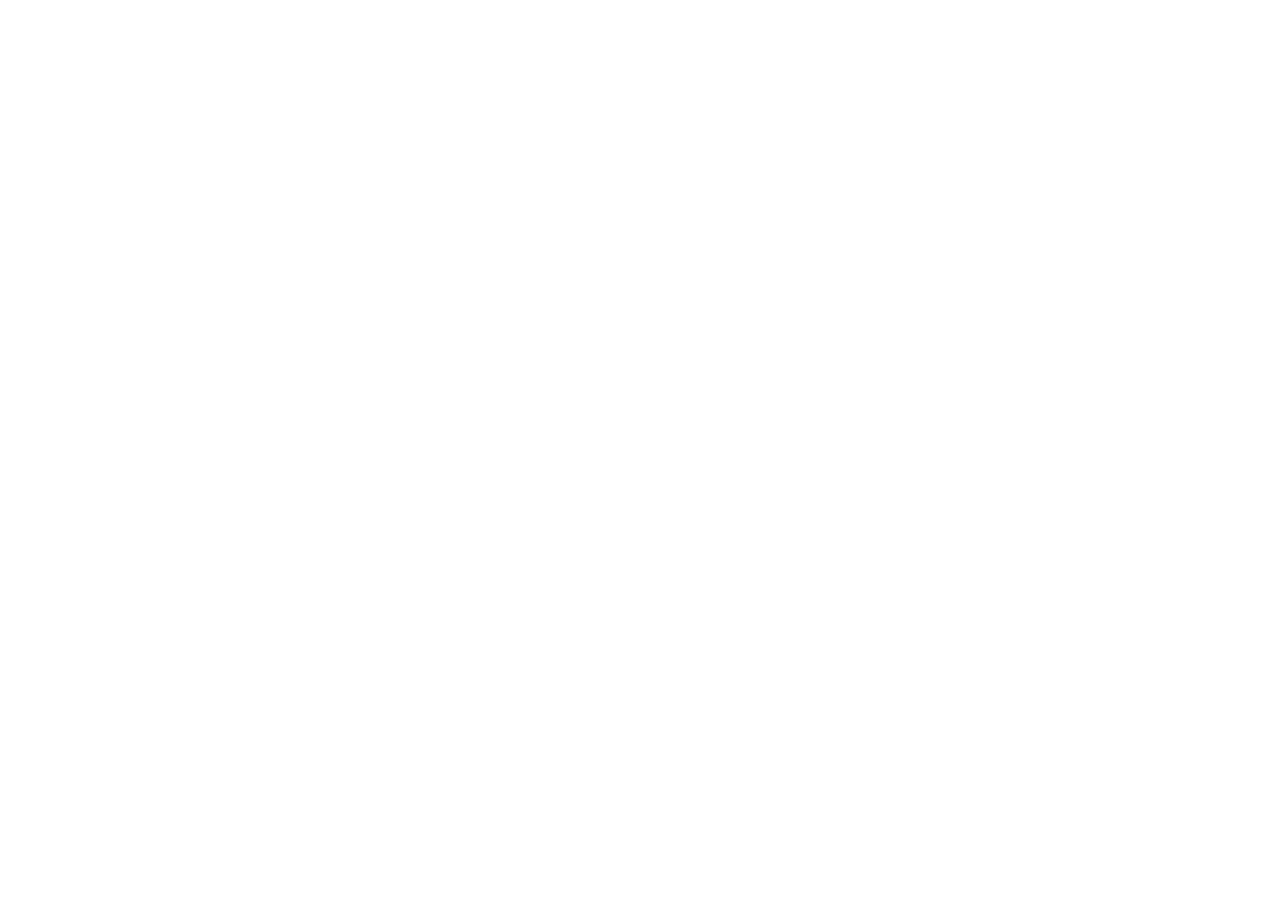
==== index.html @ 0a94595e "Initial commit" ====
<!DOCTYPE html>
<html lang="pt-br">
  <head>
    <meta charset="UTF-8" />
    <meta http-equiv="X-UA-Compatible" content="IE=edge" />
    <meta name="viewport" content="width=device-width, initial-scale=1.0" />
    <title>Kenzie Habit</title>
  </head>
  <body></body>
</html>
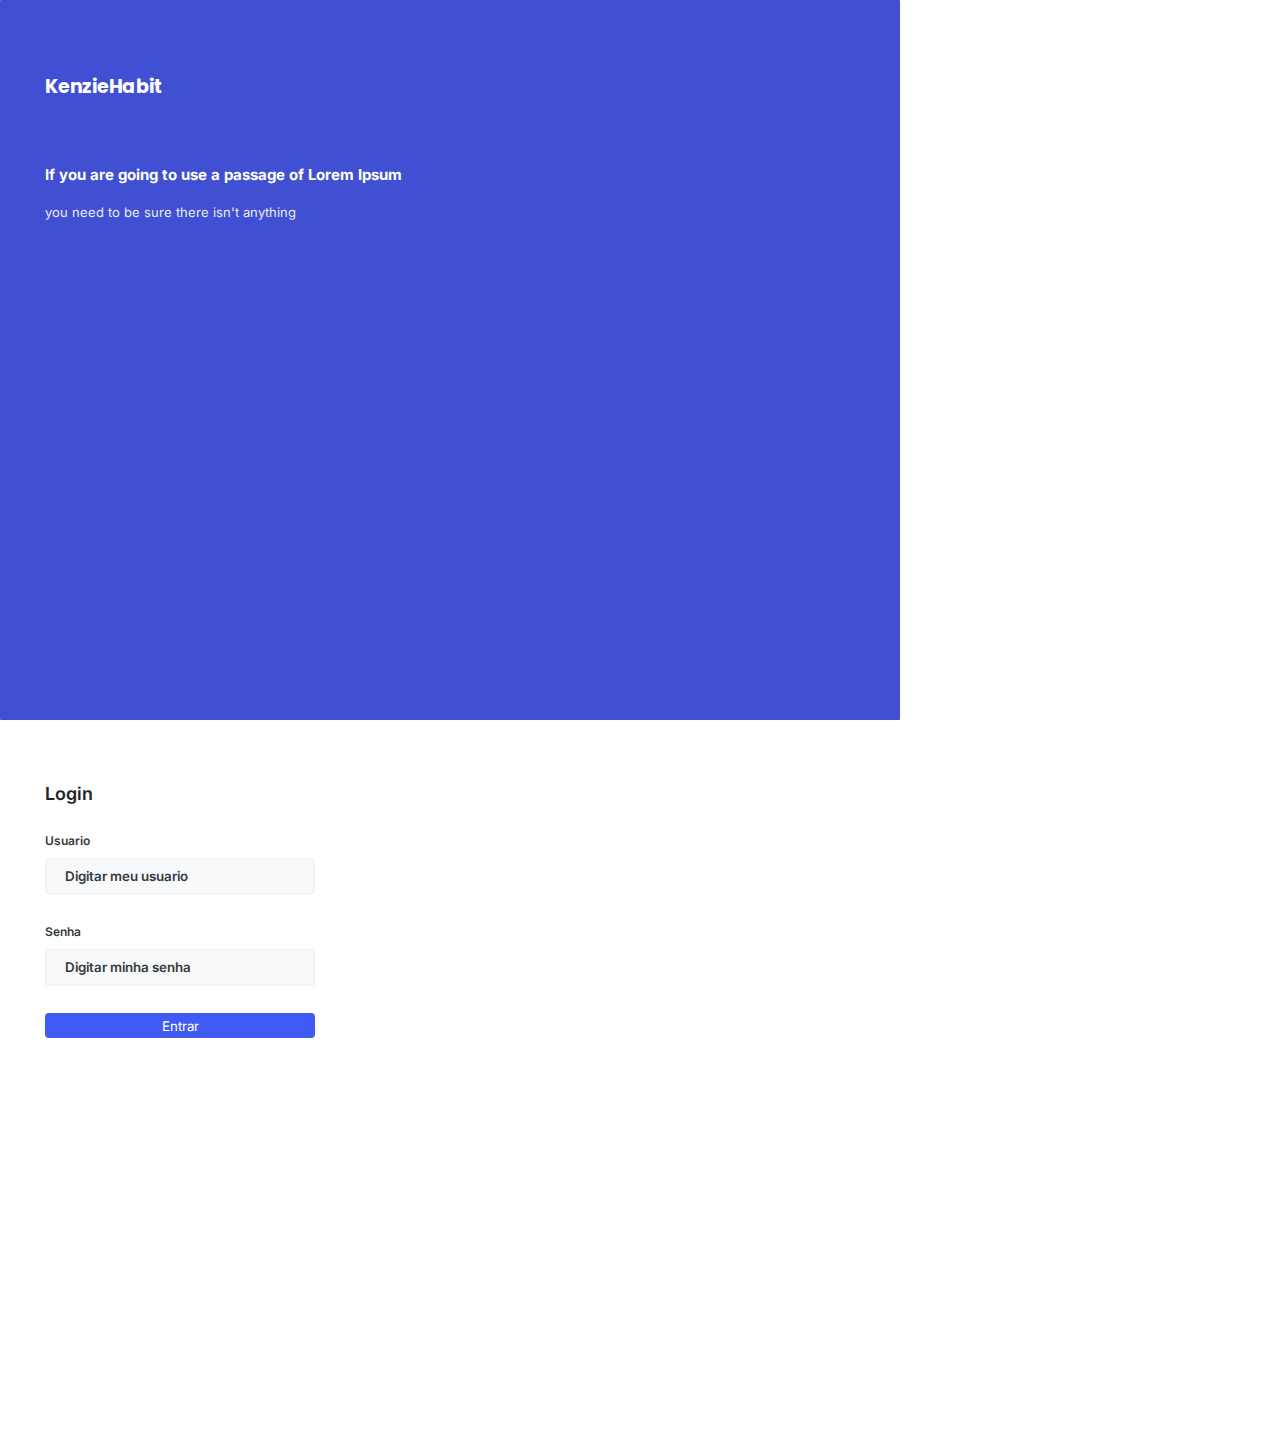
==== commit eb111bd9: "feat: add page login" ====
--- a/index.html
+++ b/index.html
@@ -5,6 +5,45 @@
     <meta http-equiv="X-UA-Compatible" content="IE=edge" />
     <meta name="viewport" content="width=device-width, initial-scale=1.0" />
     <title>Kenzie Habit</title>
+    <link rel="stylesheet" href="src/css/reset.css">
+    <link rel="stylesheet" href="src/css/style.css">
+    <link rel="preconnect" href="https://fonts.googleapis.com">
+    <link rel="preconnect" href="https://fonts.gstatic.com" crossorigin>
+    <link href="https://fonts.googleapis.com/css2?family=Poppins:wght@300&display=swap" rel="stylesheet">
+    <link rel="preconnect" href="https://fonts.googleapis.com">
+    <link rel="preconnect" href="https://fonts.gstatic.com" crossorigin>
+    <link href="https://fonts.googleapis.com/css2?family=Inter:wght@300&display=swap" rel="stylesheet">
   </head>
-  <body></body>
+  <body>
+    <main>
+      <section class="pageLogin">
+
+          <div class="container container--habit">
+
+            <h3 class="h3Habit">KenzieHabit</h3>
+            <p class="pMain--habit">If you are going to use a passage of Lorem Ipsum</p>
+            <p class="pSecondary--habit" >you need to be sure there isn't anything</p>
+
+          </div>
+
+          <div class="container container--login">
+
+            <form class="formLogin">
+
+              <h3 class="h3Login">Login</h3>
+
+              <label class="label label--user">Usuario</label>
+              <input type="text" class="input input--user" placeholder="Digitar meu usuario">
+
+              <label class="label label--password">Senha</label>
+              <input type="password" class="input input--password" placeholder="Digitar minha senha">
+
+              <button class="btn--entrar">Entrar</button>
+            </form>
+
+          </div>
+
+      </section>
+    </main>
+  </body>
 </html>
--- a/src/css/style.css
+++ b/src/css/style.css
@@ -0,0 +1,94 @@
+.pageLogin {
+    display: flex;
+    flex-direction: column;
+}
+
+.container {
+    height: 80vmin;
+    width: 100vmin;
+}
+
+.container--habit {
+    background: #4150D2;
+    border-radius: 1px;
+}
+
+.h3Habit {
+    font-family: 'Poppins', sans-serif;
+    font-weight: bold;
+    color: #FFFFFF;
+    font-size: 19px;
+    margin-top: 8vh;
+    margin-bottom: 7vh;
+    margin-left: 5vh;
+}
+
+.pMain--habit{
+    font-family: 'Inter', sans-serif;
+    font-weight: 400;
+    font-size: 15px;
+    font-weight: bold;
+    color: #FFFFFF;
+    line-height: 22px;
+    margin-left: 5vh;
+}
+
+.pSecondary--habit {
+    font-family: 'Inter', sans-serif;
+    color: #E9ECEF;
+    font-weight: 400;
+    font-size: 13px;
+    margin-top: 2vh;
+    margin-left: 5vh;
+}
+
+.container--login {
+    background: #FFFFFF;
+}
+
+.h3Login {
+    font-family: 'Inter', sans-serif;
+    font-weight: 600;
+    font-size: 18px;
+    color: #212529;
+    margin-top: 7vh;
+    margin-bottom: 3vh;
+    margin-left: 5vh;
+}
+
+.label {
+    font-family: 'Inter', sans-serif;
+    font-weight: 600;
+    font-size: 12px;
+    color: #343A40;
+    margin-left: 5vh;
+}
+
+.input {
+    display: block;
+    background: #F8F9FA;
+    width: 230px;
+    border: 2px solid #F1F3F5;;
+    border-radius: 4px;
+    margin-left: 5vh;
+    margin-top: 1vh;
+    margin-bottom: 3vh;
+    padding: 9px 18px;
+}
+
+.input::placeholder {
+    font-family: 'Inter', sans-serif;
+    color: #343A40;
+    font-weight: 600;
+}
+
+.btn--entrar {
+    width: 270px;
+    height: 25px;
+    margin-left: 5vh;
+    background: #415AF3;
+    border: 2px solid #415AF3;
+    border-radius: 4px;
+    color: #FFFFFF;
+    font-family: 'Inter', sans-serif;
+}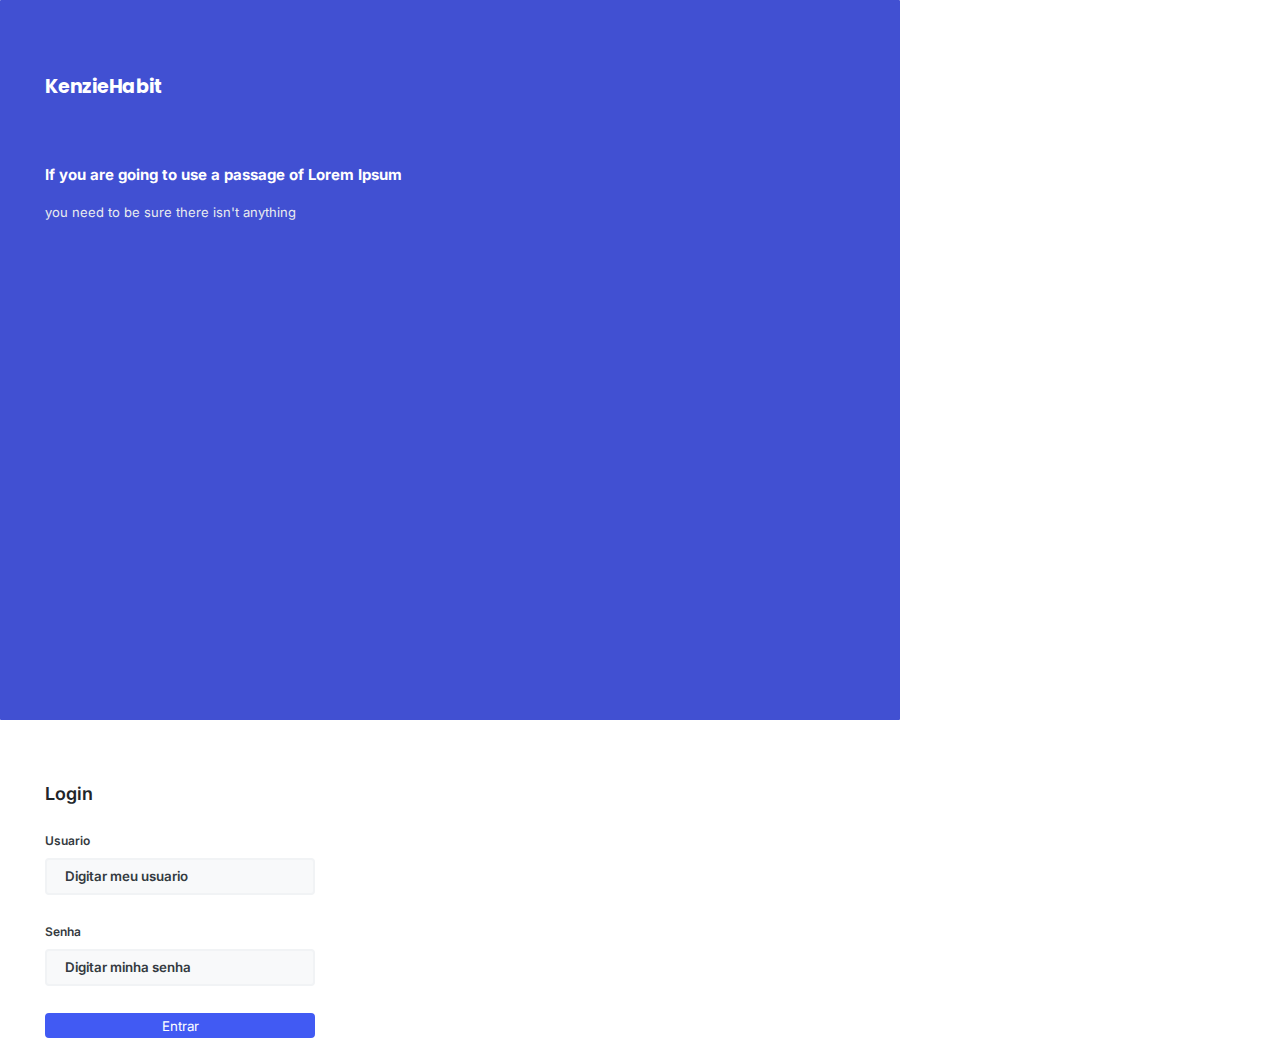
==== commit f5a06fed: "fix: loginPage/classNames" ====
--- a/index.html
+++ b/index.html
@@ -18,27 +18,27 @@
     <main>
       <section class="pageLogin">
 
-          <div class="container container--habit">
+          <div class="loginTitle loginTitle--habit">
 
-            <h3 class="h3Habit">KenzieHabit</h3>
-            <p class="pMain--habit">If you are going to use a passage of Lorem Ipsum</p>
-            <p class="pSecondary--habit" >you need to be sure there isn't anything</p>
+            <h3 class="loginTitle__h3">KenzieHabit</h3>
+            <p class="loginTitle__p--primary">If you are going to use a passage of Lorem Ipsum</p>
+            <p class="loginTitle__p--secondary" >you need to be sure there isn't anything</p>
 
           </div>
 
-          <div class="container container--login">
+          <div class="loginForm loginForm--login">
 
-            <form class="formLogin">
+            <form class="loginForm__form">
 
-              <h3 class="h3Login">Login</h3>
+              <h3 class="loginForm__h3">Login</h3>
 
-              <label class="label label--user">Usuario</label>
-              <input type="text" class="input input--user" placeholder="Digitar meu usuario">
+              <label class="loginForm__label">Usuario</label>
+              <input type="text" class="loginForm__input loginForm__input--user" placeholder="Digitar meu usuario">
 
-              <label class="label label--password">Senha</label>
-              <input type="password" class="input input--password" placeholder="Digitar minha senha">
+              <label class="loginForm__label">Senha</label>
+              <input type="password" class="loginForm__input loginForm__input--password" placeholder="Digitar minha senha">
 
-              <button class="btn--entrar">Entrar</button>
+              <button class="loginForm__button--submit">Entrar</button>
             </form>
 
           </div>
--- a/src/css/style.css
+++ b/src/css/style.css
@@ -3,17 +3,17 @@
     flex-direction: column;
 }
 
-.container {
+.loginTitle {
     height: 80vmin;
     width: 100vmin;
 }
 
-.container--habit {
+.loginTitle--habit {
     background: #4150D2;
     border-radius: 1px;
 }
 
-.h3Habit {
+.loginTitle__h3 {
     font-family: 'Poppins', sans-serif;
     font-weight: bold;
     color: #FFFFFF;
@@ -23,7 +23,7 @@
     margin-left: 5vh;
 }
 
-.pMain--habit{
+.loginTitle__p--primary{
     font-family: 'Inter', sans-serif;
     font-weight: 400;
     font-size: 15px;
@@ -33,7 +33,7 @@
     margin-left: 5vh;
 }
 
-.pSecondary--habit {
+.loginTitle__p--secondary {
     font-family: 'Inter', sans-serif;
     color: #E9ECEF;
     font-weight: 400;
@@ -42,11 +42,11 @@
     margin-left: 5vh;
 }
 
-.container--login {
+.loginForm {
     background: #FFFFFF;
 }
 
-.h3Login {
+.loginForm__h3 {
     font-family: 'Inter', sans-serif;
     font-weight: 600;
     font-size: 18px;
@@ -56,7 +56,7 @@
     margin-left: 5vh;
 }
 
-.label {
+.loginForm__label {
     font-family: 'Inter', sans-serif;
     font-weight: 600;
     font-size: 12px;
@@ -64,7 +64,7 @@
     margin-left: 5vh;
 }
 
-.input {
+.loginForm__input {
     display: block;
     background: #F8F9FA;
     width: 230px;
@@ -76,13 +76,13 @@
     padding: 9px 18px;
 }
 
-.input::placeholder {
+.loginForm__input::placeholder {
     font-family: 'Inter', sans-serif;
     color: #343A40;
     font-weight: 600;
 }
 
-.btn--entrar {
+.loginForm__button--submit {
     width: 270px;
     height: 25px;
     margin-left: 5vh;
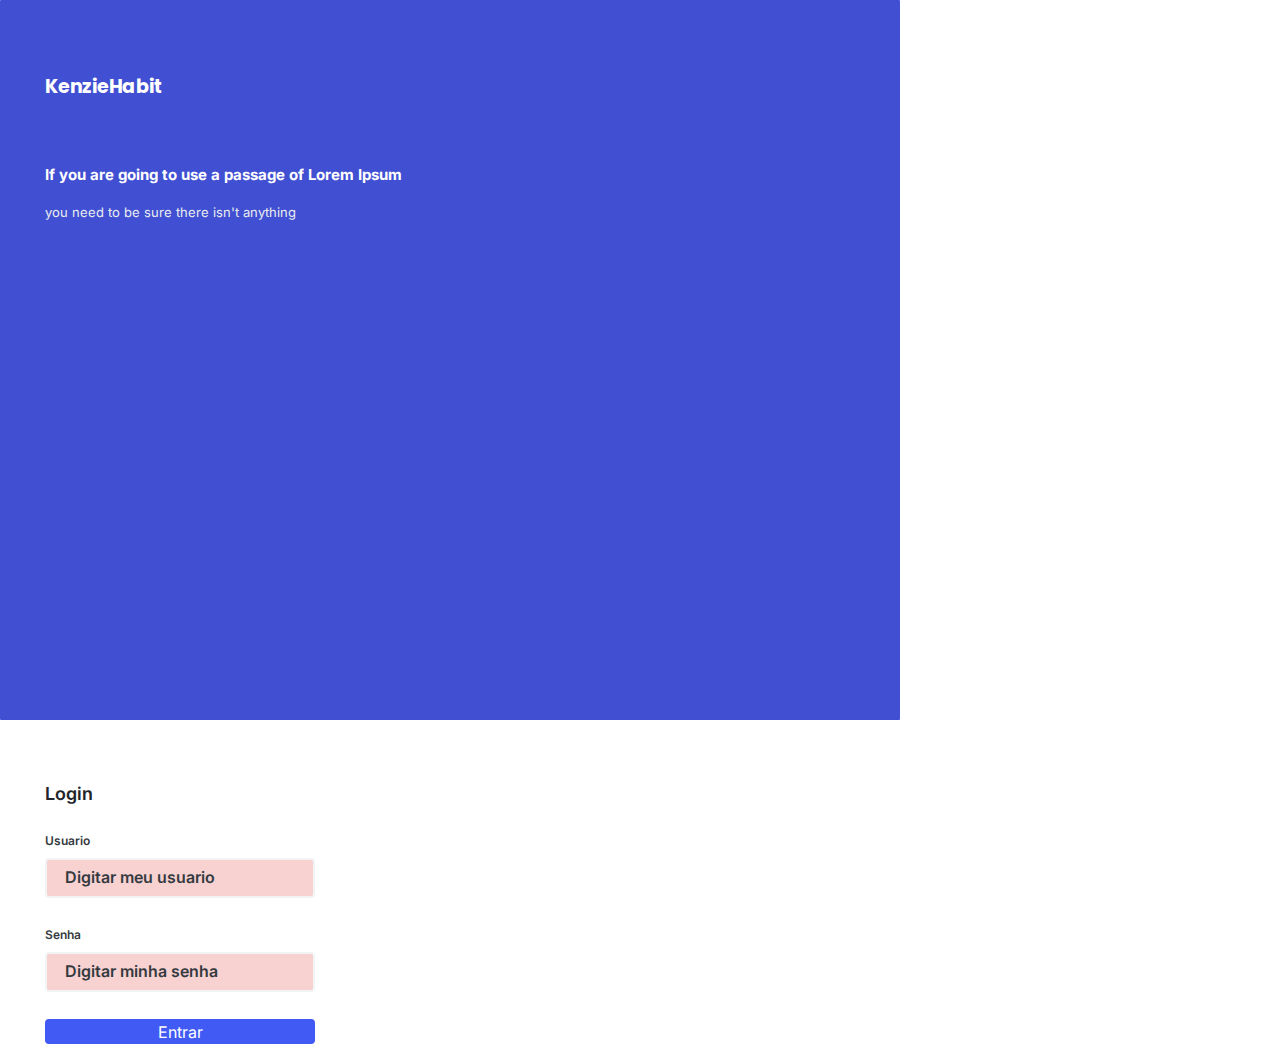
==== commit 01196570: "fix: inputInvalid implemented" ====
--- a/index.html
+++ b/index.html
@@ -33,10 +33,10 @@
               <h3 class="loginForm__h3">Login</h3>
 
               <label class="loginForm__label">Usuario</label>
-              <input type="text" class="loginForm__input loginForm__input--user" placeholder="Digitar meu usuario">
+              <input type="text" class="loginForm__input loginForm__input--user" placeholder="Digitar meu usuario" required>
 
               <label class="loginForm__label">Senha</label>
-              <input type="password" class="loginForm__input loginForm__input--password" placeholder="Digitar minha senha">
+              <input type="password" class="loginForm__input loginForm__input--password" placeholder="Digitar minha senha" required>
 
               <button class="loginForm__button--submit">Entrar</button>
             </form>
--- a/src/css/style.css
+++ b/src/css/style.css
@@ -56,6 +56,10 @@
     margin-left: 5vh;
 }
 
+input:invalid {
+    background-color: #f7c7c7d2;
+}
+
 .loginForm__label {
     font-family: 'Inter', sans-serif;
     font-weight: 600;
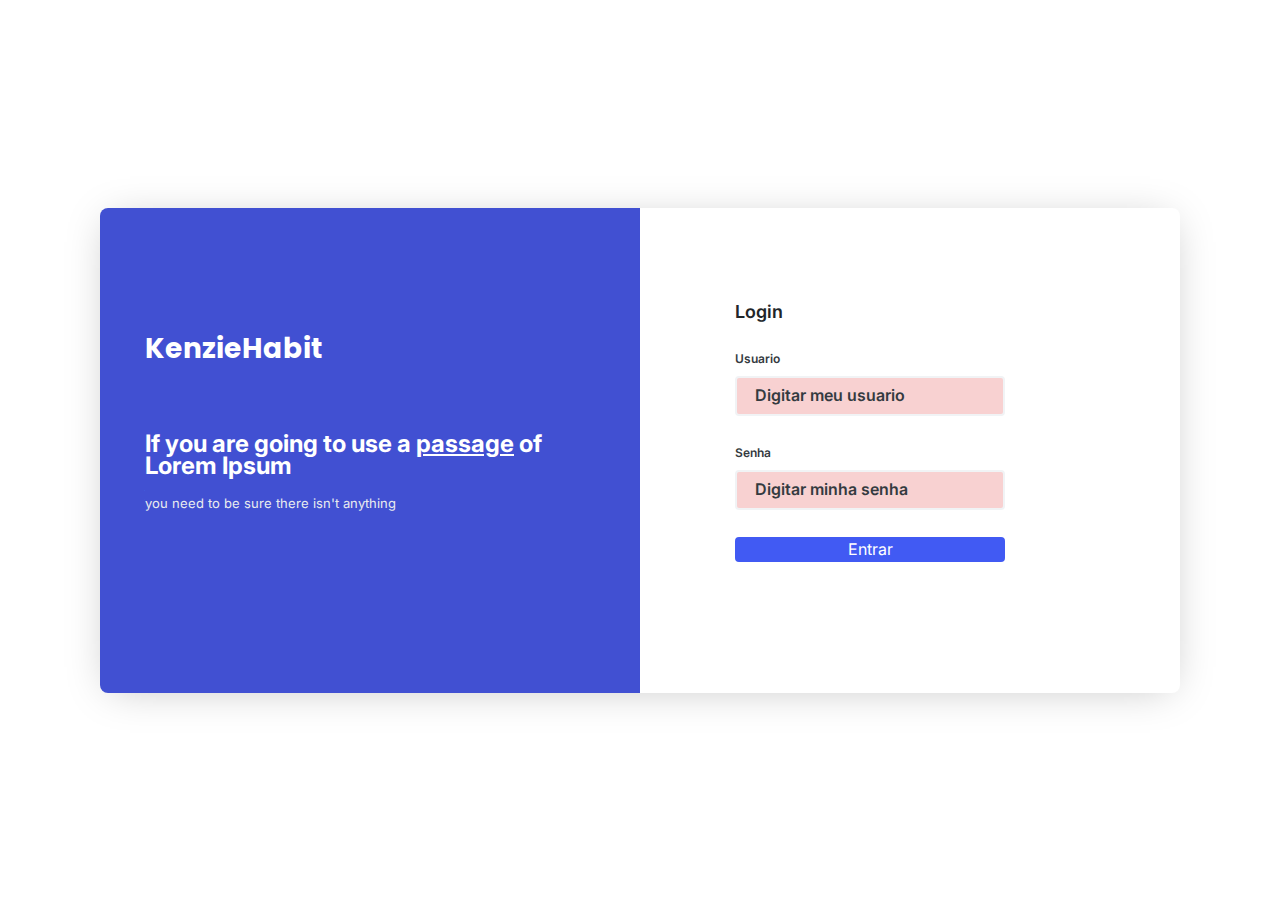
==== commit 4f69e651: "fix: adding style for desktop" ====
--- a/index.html
+++ b/index.html
@@ -21,7 +21,7 @@
           <div class="loginTitle loginTitle--habit">
 
             <h3 class="loginTitle__h3">KenzieHabit</h3>
-            <p class="loginTitle__p--primary">If you are going to use a passage of Lorem Ipsum</p>
+            <p class="loginTitle__p--primary">If you are going to use a <span>passage</span> of Lorem Ipsum</p>
             <p class="loginTitle__p--secondary" >you need to be sure there isn't anything</p>
 
           </div>
@@ -45,5 +45,6 @@
 
       </section>
     </main>
+    <script type="module" src="src/scripts/login.scripts.js"></script>
   </body>
 </html>
--- a/src/css/style.css
+++ b/src/css/style.css
@@ -1,16 +1,43 @@
 .pageLogin {
     display: flex;
     flex-direction: column;
+}
+@media screen and (min-width: 1200px) {
+    main {
+        display: flex;
+        justify-content: center;
+        align-items: center;
+        width: 100vw;
+        height: 100vh;
+    }
+    .pageLogin {
+        flex-direction: row;
+        box-shadow: 0px 4px 40px -10px rgba(0, 0, 0, 0.25);
+        border-radius: 8px;
+        height: 485px;
+        width: 1080px;
+    }
 }
 
 .loginTitle {
     height: 80vmin;
     width: 100vmin;
 }
+@media screen and (min-width: 1200px) {
+    .loginTitle {
+        height: 485px;
+        width: 50%;
+    }
+}
 
 .loginTitle--habit {
     background: #4150D2;
     border-radius: 1px;
+}
+@media screen and (min-width: 1200px) {
+    .loginTitle--habit {
+        border-radius: 8px 0 0 8px;
+    }
 }
 
 .loginTitle__h3 {
@@ -22,6 +49,12 @@
     margin-bottom: 7vh;
     margin-left: 5vh;
 }
+@media screen and (min-width: 1200px) {
+    .loginTitle__h3 {
+        margin-top: 120px;
+        font-size: 28px;
+    }
+}
 
 .loginTitle__p--primary{
     font-family: 'Inter', sans-serif;
@@ -31,6 +64,16 @@
     color: #FFFFFF;
     line-height: 22px;
     margin-left: 5vh;
+}
+@media screen and (min-width: 1200px) {
+    .loginTitle__p--primary{
+        font-size: 24px;
+        margin-right: 50px;
+    }
+}
+
+.loginTitle__p--primary > span {
+    text-decoration: underline;
 }
 
 .loginTitle__p--secondary {
@@ -44,6 +87,11 @@
 
 .loginForm {
     background: #FFFFFF;
+}
+@media screen and (min-width: 1200px) {
+    .loginForm {
+        margin: 30px 50px;
+    }
 }
 
 .loginForm__h3 {
